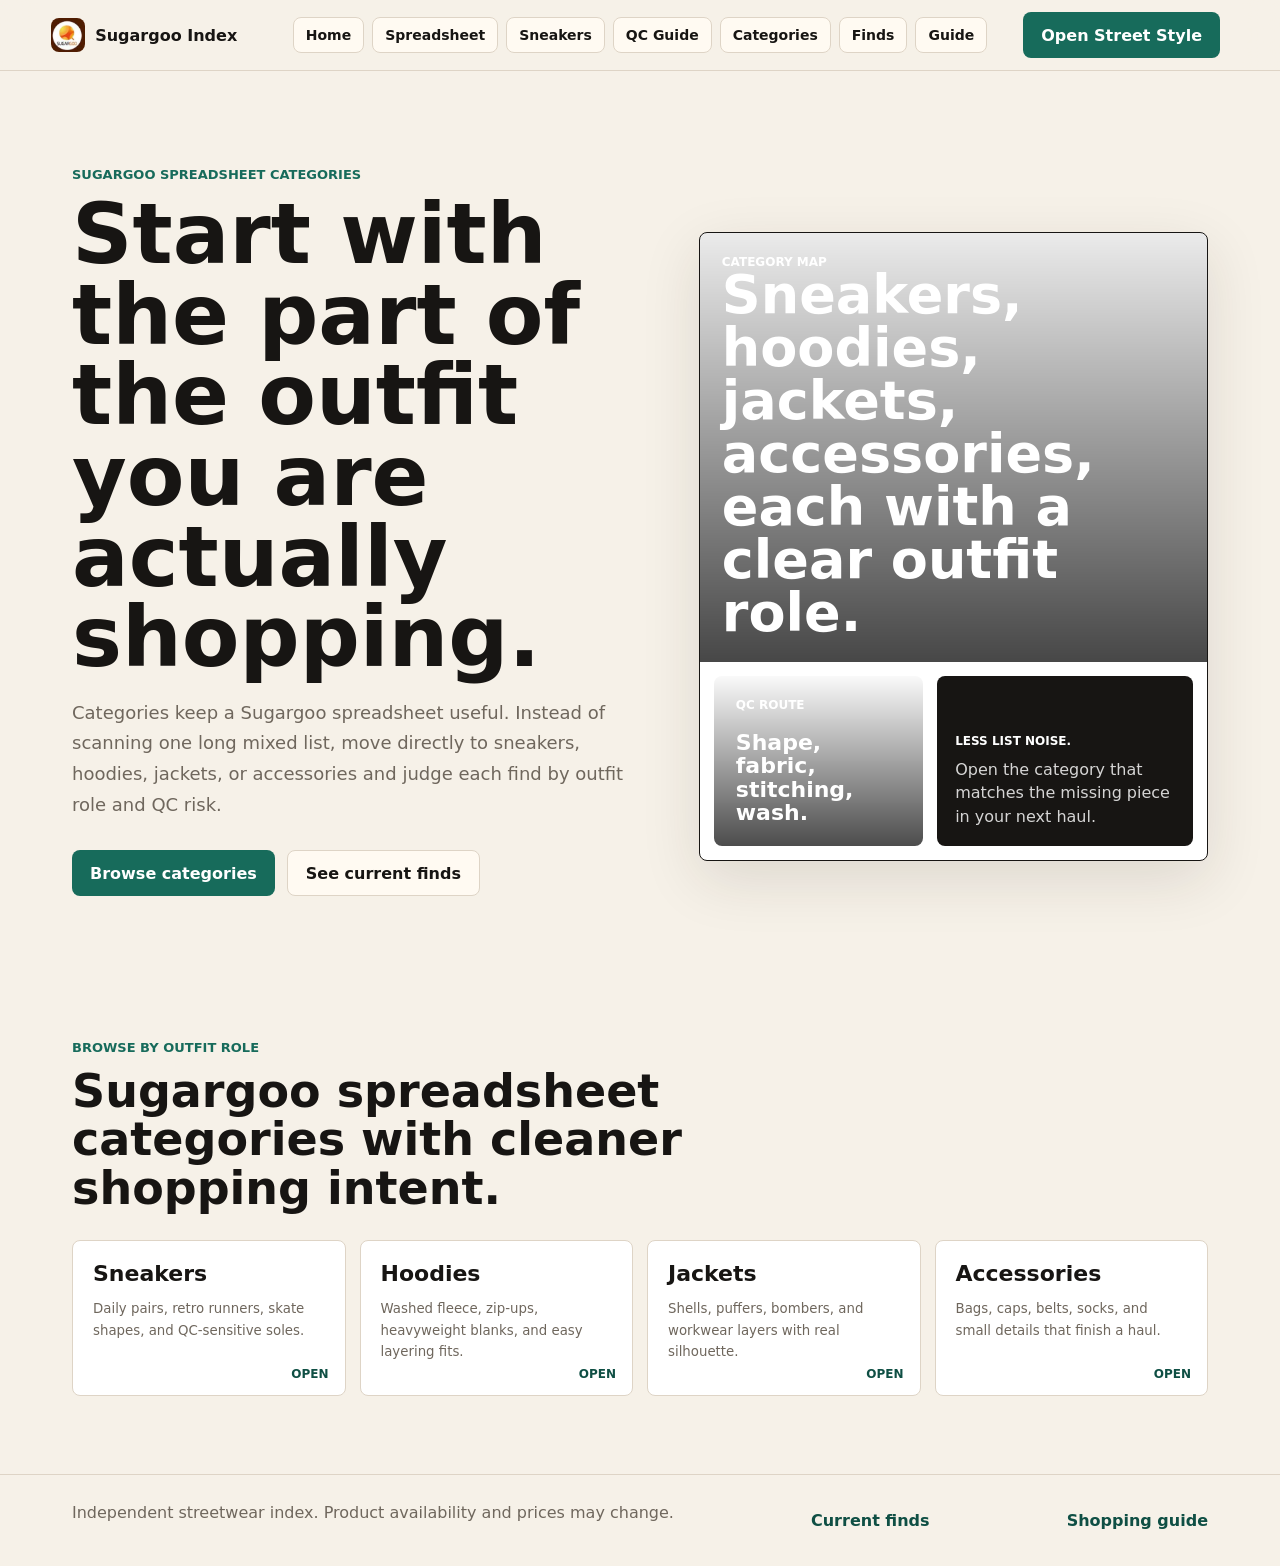
==== categories/index.html @ 3016ed12 "feat: add standalone route pages" ====
<!doctype html>
<html lang="en">
  <head>
    <meta charset="utf-8" />
    <meta name="viewport" content="width=device-width, initial-scale=1" />
    <title>Sugargoo Spreadsheet Categories | Sneakers, Hoodies, Jackets & Accessories</title>
    <meta
      name="description"
      content="Browse Sugargoo spreadsheet categories for streetwear finds: sneakers, hoodies, jackets, accessories, QC notes, and outfit-ready shopping routes."
    />
    <meta name="robots" content="index, follow" />
    <meta name="theme-color" content="#f6f1e8" />
    <link rel="canonical" href="https://sugargooindex.com/categories/" />
    <meta property="og:title" content="Sugargoo Spreadsheet Categories | Streetwear Finds" />
    <meta
      property="og:description"
      content="Category shortcuts for Sugargoo spreadsheet shoppers comparing sneakers, hoodies, jackets, accessories, and QC-sensitive streetwear finds."
    />
    <meta property="og:type" content="website" />
    <meta property="og:url" content="https://sugargooindex.com/categories/" />
    <meta property="og:image" content="https://sugargooindex.com/assets/sugargoo.png" />
    <meta property="og:image:alt" content="Sugargoo spreadsheet categories for streetwear finds" />
    <link rel="icon" type="image/png" href="/assets/sugargoo.png" />
    <link rel="apple-touch-icon" href="/assets/sugargoo.png" />
    <link rel="stylesheet" href="/styles.css" />
  </head>
  <body>
    <header class="site-header" id="top">
      <a class="brand" href="/" aria-label="Sugargoo Index home">
        <img
          class="brand-logo"
          src="/assets/sugargoo.png"
          alt="Sugargoo spreadsheet streetwear finds logo"
          width="34"
          height="34"
        />
        <span>Sugargoo Index</span>
      </a>
      <nav class="nav" aria-label="Main navigation">
        <a href="/">Home</a>
        <a href="/sugargoo-spreadsheet/">Spreadsheet</a>
        <a href="/sneakers/">Sneakers</a>
        <a href="/qc-guide/">QC Guide</a>
        <a href="/categories/" aria-current="page">Categories</a>
        <a href="/finds/">Finds</a>
        <a href="/guide/">Guide</a>
      </nav>
      <div class="header-actions">
        <a class="button primary promo-link" href="https://streetstyle.maisonlooks.com/" target="_blank" rel="noopener sponsored">
          Open Street Style
        </a>
      </div>
    </header>

    <main>
      <section class="hero">
        <div class="hero-copy">
          <p class="eyebrow">Sugargoo spreadsheet categories</p>
          <h1>Start with the part of the outfit you are actually shopping.</h1>
          <p class="hero-text">
            Categories keep a Sugargoo spreadsheet useful. Instead of scanning one long mixed list, move directly to
            sneakers, hoodies, jackets, or accessories and judge each find by outfit role and QC risk.
          </p>
          <div class="hero-actions">
            <a class="button primary" href="#category-list">Browse categories</a>
            <a class="button secondary" href="/finds/">See current finds</a>
          </div>
        </div>
        <div class="hero-visual" role="img" aria-label="Sugargoo spreadsheet category preview">
          <div class="lookbook-card lookbook-main">
            <span>Category map</span>
            <strong>Sneakers, hoodies, jackets, accessories, each with a clear outfit role.</strong>
          </div>
          <div class="lookbook-row">
            <div class="lookbook-card lookbook-small">
              <span>QC route</span>
              <strong>Shape, fabric, stitching, wash.</strong>
            </div>
            <div class="lookbook-note">
              <small>Less list noise.</small>
              <p>Open the category that matches the missing piece in your next haul.</p>
            </div>
          </div>
        </div>
      </section>

      <section class="section" id="category-list">
        <div class="section-heading">
          <p class="eyebrow">Browse by outfit role</p>
          <h2>Sugargoo spreadsheet categories with cleaner shopping intent.</h2>
        </div>
        <div class="category-grid">
          <a class="category-card promo-link" href="https://streetstyle.maisonlooks.com/en?categorySlug=sneakers" target="_blank" rel="noopener sponsored">
            <span>Sneakers</span>
            <small>Daily pairs, retro runners, skate shapes, and QC-sensitive soles.</small>
          </a>
          <a class="category-card promo-link" href="https://streetstyle.maisonlooks.com/en?categorySlug=hoodies" target="_blank" rel="noopener sponsored">
            <span>Hoodies</span>
            <small>Washed fleece, zip-ups, heavyweight blanks, and easy layering fits.</small>
          </a>
          <a class="category-card promo-link" href="https://streetstyle.maisonlooks.com/en?categorySlug=jackets" target="_blank" rel="noopener sponsored">
            <span>Jackets</span>
            <small>Shells, puffers, bombers, and workwear layers with real silhouette.</small>
          </a>
          <a class="category-card promo-link" href="https://streetstyle.maisonlooks.com/en?categorySlug=accessories" target="_blank" rel="noopener sponsored">
            <span>Accessories</span>
            <small>Bags, caps, belts, socks, and small details that finish a haul.</small>
          </a>
        </div>
      </section>
    </main>

    <footer class="site-footer">
      <p>Independent streetwear index. Product availability and prices may change.</p>
      <a href="/finds/">Current finds</a>
      <a href="/guide/">Shopping guide</a>
    </footer>
  </body>
</html>
---- styles.css ----
:root {
  color-scheme: light;
  --bg: #f6f1e8;
  --surface: #fffaf2;
  --surface-strong: #ffffff;
  --text: #171513;
  --muted: #6f675d;
  --line: #ded4c6;
  --accent: #176b5b;
  --accent-strong: #0f4f44;
  --warm: #d96c3a;
  --ink: #2d3440;
  --shadow: 0 18px 60px rgba(39, 31, 22, 0.12);
  font-family:
    Inter, ui-sans-serif, system-ui, -apple-system, BlinkMacSystemFont, "Segoe UI", sans-serif;
}

:root[data-theme="dark"] {
  color-scheme: dark;
  --bg: #151719;
  --surface: #202327;
  --surface-strong: #282c31;
  --text: #f4efe7;
  --muted: #b6ada3;
  --line: #3b4148;
  --accent: #69c5aa;
  --accent-strong: #9be3cd;
  --warm: #f09a66;
  --ink: #d7dde4;
  --shadow: 0 18px 60px rgba(0, 0, 0, 0.32);
}

* {
  box-sizing: border-box;
}

html {
  scroll-behavior: smooth;
}

body {
  margin: 0;
  background: var(--bg);
  color: var(--text);
}

a {
  color: inherit;
  text-decoration: none;
}

.site-header {
  position: sticky;
  top: 0;
  z-index: 20;
  display: grid;
  grid-template-columns: minmax(190px, 1fr) auto minmax(190px, 1fr);
  gap: 18px;
  align-items: center;
  min-height: 68px;
  padding: 12px clamp(18px, 4vw, 56px);
  background: color-mix(in srgb, var(--bg) 88%, transparent);
  border-bottom: 1px solid var(--line);
  backdrop-filter: blur(16px);
}

.brand,
.nav,
.header-actions,
.hero-actions,
.metrics,
.visual-toolbar,
.site-footer {
  display: flex;
  align-items: center;
}

.brand {
  gap: 10px;
  font-weight: 800;
}

.brand-logo {
  width: 34px;
  height: 34px;
  object-fit: cover;
  border-radius: 8px;
}

.nav {
  justify-content: center;
  gap: 8px;
}

.nav a,
.select,
.icon-button {
  border: 1px solid var(--line);
  background: var(--surface);
  color: var(--text);
  border-radius: 8px;
}

.nav a {
  padding: 9px 12px;
  font-size: 14px;
  font-weight: 650;
}

.header-actions {
  justify-self: start;
  margin-left: 18px;
  gap: 8px;
}

.select,
.icon-button {
  height: 38px;
}

.select {
  padding: 0 9px;
}

.icon-button {
  min-width: 48px;
  cursor: pointer;
  font-size: 12px;
  font-weight: 800;
}

.hero {
  display: grid;
  grid-template-columns: minmax(0, 1.05fr) minmax(320px, 0.95fr);
  gap: clamp(28px, 5vw, 72px);
  align-items: center;
  min-height: calc(100vh - 68px);
  padding: clamp(52px, 8vw, 96px) clamp(18px, 6vw, 72px) 36px;
}

.eyebrow {
  margin: 0 0 12px;
  color: var(--accent);
  font-size: 13px;
  font-weight: 800;
  letter-spacing: 0;
  text-transform: uppercase;
}

h1,
h2,
p {
  margin-top: 0;
}

h1 {
  max-width: 840px;
  margin-bottom: 20px;
  font-size: clamp(44px, 7vw, 84px);
  line-height: 0.96;
  letter-spacing: 0;
}

h2 {
  margin-bottom: 16px;
  font-size: clamp(28px, 4vw, 46px);
  line-height: 1.05;
  letter-spacing: 0;
}

.hero-text,
.split p {
  max-width: 720px;
  color: var(--muted);
  font-size: 18px;
  line-height: 1.7;
}

.hero-actions {
  flex-wrap: wrap;
  gap: 12px;
  margin: 30px 0;
}

.button {
  display: inline-flex;
  align-items: center;
  justify-content: center;
  min-height: 46px;
  padding: 0 18px;
  border-radius: 8px;
  font-weight: 800;
}

.button.primary {
  color: #fff;
  background: var(--accent);
}

.button.primary:hover {
  background: var(--accent-strong);
}

.button.secondary {
  border: 1px solid var(--line);
  background: var(--surface);
}

.metrics {
  flex-wrap: wrap;
  gap: clamp(26px, 5vw, 58px);
  margin: 0;
}

.metrics div {
  min-width: 120px;
  padding: 0;
  text-align: center;
  background: transparent;
  border: 0;
  border-radius: 0;
}

.metrics dt {
  color: #0b9854;
  font-size: clamp(36px, 5vw, 50px);
  line-height: 0.95;
  font-weight: 900;
}

.metrics dd {
  margin: 7px 0 0;
  color: var(--muted);
  font-size: 19px;
  line-height: 1.15;
  font-weight: 850;
}

.hero-visual {
  display: grid;
  grid-template-rows: 1fr auto;
  gap: 14px;
  min-height: 520px;
  padding: 0;
  overflow: hidden;
  background: var(--surface-strong);
  border: 1px solid var(--text);
  border-radius: 8px;
  box-shadow: var(--shadow);
}

.lookbook-card {
  display: flex;
  flex-direction: column;
  justify-content: space-between;
  min-height: 100%;
  padding: 22px;
  color: #fff;
  background:
    linear-gradient(180deg, rgba(0, 0, 0, 0.08), rgba(0, 0, 0, 0.72)),
    url("https://images.unsplash.com/photo-1529139574466-a303027c1d8b?auto=format&fit=crop&w=1100&q=80") center /
      cover;
}

.lookbook-card span,
.lookbook-note small {
  font-size: 12px;
  font-weight: 900;
  text-transform: uppercase;
}

.lookbook-card strong {
  max-width: 520px;
  font-size: clamp(28px, 5vw, 54px);
  line-height: 0.98;
}

.lookbook-row {
  display: grid;
  grid-template-columns: 0.9fr 1.1fr;
  gap: 14px;
  padding: 0 14px 14px;
}

.lookbook-small {
  min-height: 170px;
  background:
    linear-gradient(180deg, rgba(0, 0, 0, 0.02), rgba(0, 0, 0, 0.7)),
    url("https://images.unsplash.com/photo-1552346154-21d32810aba3?auto=format&fit=crop&w=700&q=80") center / cover;
  border-radius: 8px;
}

.lookbook-small strong {
  font-size: 22px;
  line-height: 1.05;
}

.lookbook-note {
  display: flex;
  flex-direction: column;
  justify-content: flex-end;
  padding: 18px;
  color: #fff;
  background: var(--text);
  border-radius: 8px;
}

.lookbook-note p {
  margin: 10px 0 0;
  color: rgba(255, 255, 255, 0.82);
  line-height: 1.45;
}

.marquee-band {
  display: flex;
  gap: 10px;
  align-items: center;
  overflow: hidden;
  padding: 14px clamp(18px, 6vw, 72px);
  color: var(--text);
  background: var(--warm);
  border-block: 1px solid var(--text);
}

.marquee-band span {
  flex: 0 0 auto;
  padding: 8px 12px;
  background: rgba(255, 255, 255, 0.2);
  border: 1px solid rgba(0, 0, 0, 0.18);
  border-radius: 999px;
  font-size: 13px;
  font-weight: 900;
  text-transform: uppercase;
}

.section {
  padding: 78px clamp(18px, 6vw, 72px);
}

.tinted {
  background: var(--surface);
  border-block: 1px solid var(--line);
}

.section-heading {
  max-width: 780px;
  margin-bottom: 28px;
}

.category-grid,
.product-grid {
  display: grid;
  grid-template-columns: repeat(4, minmax(0, 1fr));
  gap: 14px;
}

.product-grid {
  grid-template-columns: 1.15fr 0.85fr 0.85fr 1.15fr;
}

.category-card,
.product-card,
details,
.steps li {
  background: var(--surface-strong);
  border: 1px solid var(--line);
  border-radius: 8px;
}

.category-card {
  position: relative;
  min-height: 156px;
  padding: 20px;
  overflow: hidden;
  transition:
    transform 160ms ease,
    border-color 160ms ease;
}

.category-card::after {
  content: "Open";
  position: absolute;
  right: 16px;
  bottom: 14px;
  color: var(--accent-strong);
  font-size: 12px;
  font-weight: 900;
  text-transform: uppercase;
}

.category-card:hover {
  border-color: var(--text);
  transform: translateY(-3px);
}

.category-card span {
  display: block;
  margin-bottom: 12px;
  font-size: 22px;
  font-weight: 900;
}

.category-card small,
.product-card p,
details p {
  color: var(--muted);
  line-height: 1.55;
}

.product-card {
  display: grid;
  gap: 14px;
  padding: 16px;
}

.product-card:nth-child(1),
.product-card:nth-child(4) {
  grid-row: span 2;
}

.product-media {
  position: relative;
  display: grid;
  place-items: end start;
  aspect-ratio: 4 / 3;
  padding: 14px;
  overflow: hidden;
  color: #fff;
  background: var(--ink);
  border-radius: 8px;
}

.product-media::after {
  content: "";
  position: absolute;
  inset: 0;
  background: linear-gradient(180deg, rgba(0, 0, 0, 0.04), rgba(0, 0, 0, 0.58));
  z-index: 1;
}

.product-media img {
  position: absolute;
  inset: 0;
  width: 100%;
  height: 100%;
  object-fit: cover;
}

.product-media span {
  position: relative;
  z-index: 2;
  font-weight: 900;
}

.product-card h3 {
  margin: 0;
  font-size: 20px;
}

.tags {
  display: flex;
  flex-wrap: wrap;
  gap: 6px;
}

.tags span {
  padding: 5px 8px;
  color: var(--accent-strong);
  background: color-mix(in srgb, var(--accent) 14%, transparent);
  border-radius: 999px;
  font-size: 12px;
  font-weight: 800;
}

.split {
  display: grid;
  grid-template-columns: minmax(0, 0.9fr) minmax(320px, 0.7fr);
  gap: 36px;
  align-items: start;
}

.notes {
  padding-top: 0;
}

.notes-grid {
  display: grid;
  grid-template-columns: 1.2fr 0.9fr 0.9fr;
  gap: 14px;
}

.notes-grid article {
  min-height: 280px;
  padding: 22px;
  background: var(--surface-strong);
  border: 1px solid var(--line);
  border-radius: 8px;
}

.notes-grid .note-feature {
  color: #fff;
  background:
    linear-gradient(180deg, rgba(0, 0, 0, 0.12), rgba(0, 0, 0, 0.78)),
    url("https://images.unsplash.com/photo-1542291026-7eec264c27ff?auto=format&fit=crop&w=900&q=80") center / cover;
  border-color: var(--text);
}

.notes-grid span {
  color: var(--accent);
  font-size: 12px;
  font-weight: 900;
  text-transform: uppercase;
}

.note-feature span {
  color: #fff;
}

.notes-grid h3 {
  margin: 42px 0 14px;
  font-size: clamp(22px, 3vw, 34px);
  line-height: 1.05;
}

.notes-grid p {
  margin: 0;
  color: var(--muted);
  line-height: 1.65;
}

.note-feature p {
  color: rgba(255, 255, 255, 0.84);
}

.steps {
  display: grid;
  gap: 12px;
  margin: 0;
  padding: 0;
  list-style-position: inside;
}

.steps li {
  padding: 18px;
  color: var(--muted);
  font-weight: 700;
}

details {
  max-width: 900px;
  margin-bottom: 12px;
  padding: 18px 20px;
}

summary {
  cursor: pointer;
  font-weight: 900;
}

details p {
  margin: 12px 0 0;
}

.site-footer {
  justify-content: space-between;
  flex-wrap: wrap;
  gap: 18px;
  padding: 28px clamp(18px, 6vw, 72px);
  color: var(--muted);
  border-top: 1px solid var(--line);
}

.site-footer a {
  color: var(--accent-strong);
  font-weight: 900;
}

@media (max-width: 920px) {
  .site-header {
    grid-template-columns: 1fr auto;
  }

  .header-actions {
    justify-self: end;
    margin-left: 0;
  }

  .nav {
    grid-column: 1 / -1;
    justify-content: flex-start;
    overflow-x: auto;
  }

  .hero,
  .split,
  .notes-grid {
    grid-template-columns: 1fr;
  }

  .hero {
    min-height: auto;
  }

  .hero-visual {
    min-height: 420px;
  }

  .category-grid,
  .product-grid {
    grid-template-columns: repeat(2, minmax(0, 1fr));
  }

  .product-card:nth-child(1),
  .product-card:nth-child(4) {
    grid-row: auto;
  }
}

@media (max-width: 560px) {
  .site-header {
    padding-inline: 14px;
  }

  .brand span:last-child {
    display: none;
  }

  .hero,
  .section {
    padding-inline: 14px;
  }

  h1 {
    font-size: 42px;
  }

  .category-grid,
  .product-grid,
  .lookbook-row {
    grid-template-columns: 1fr;
  }

  .hero-visual {
    min-height: auto;
  }

  .site-footer {
    align-items: flex-start;
    flex-direction: column;
  }
}
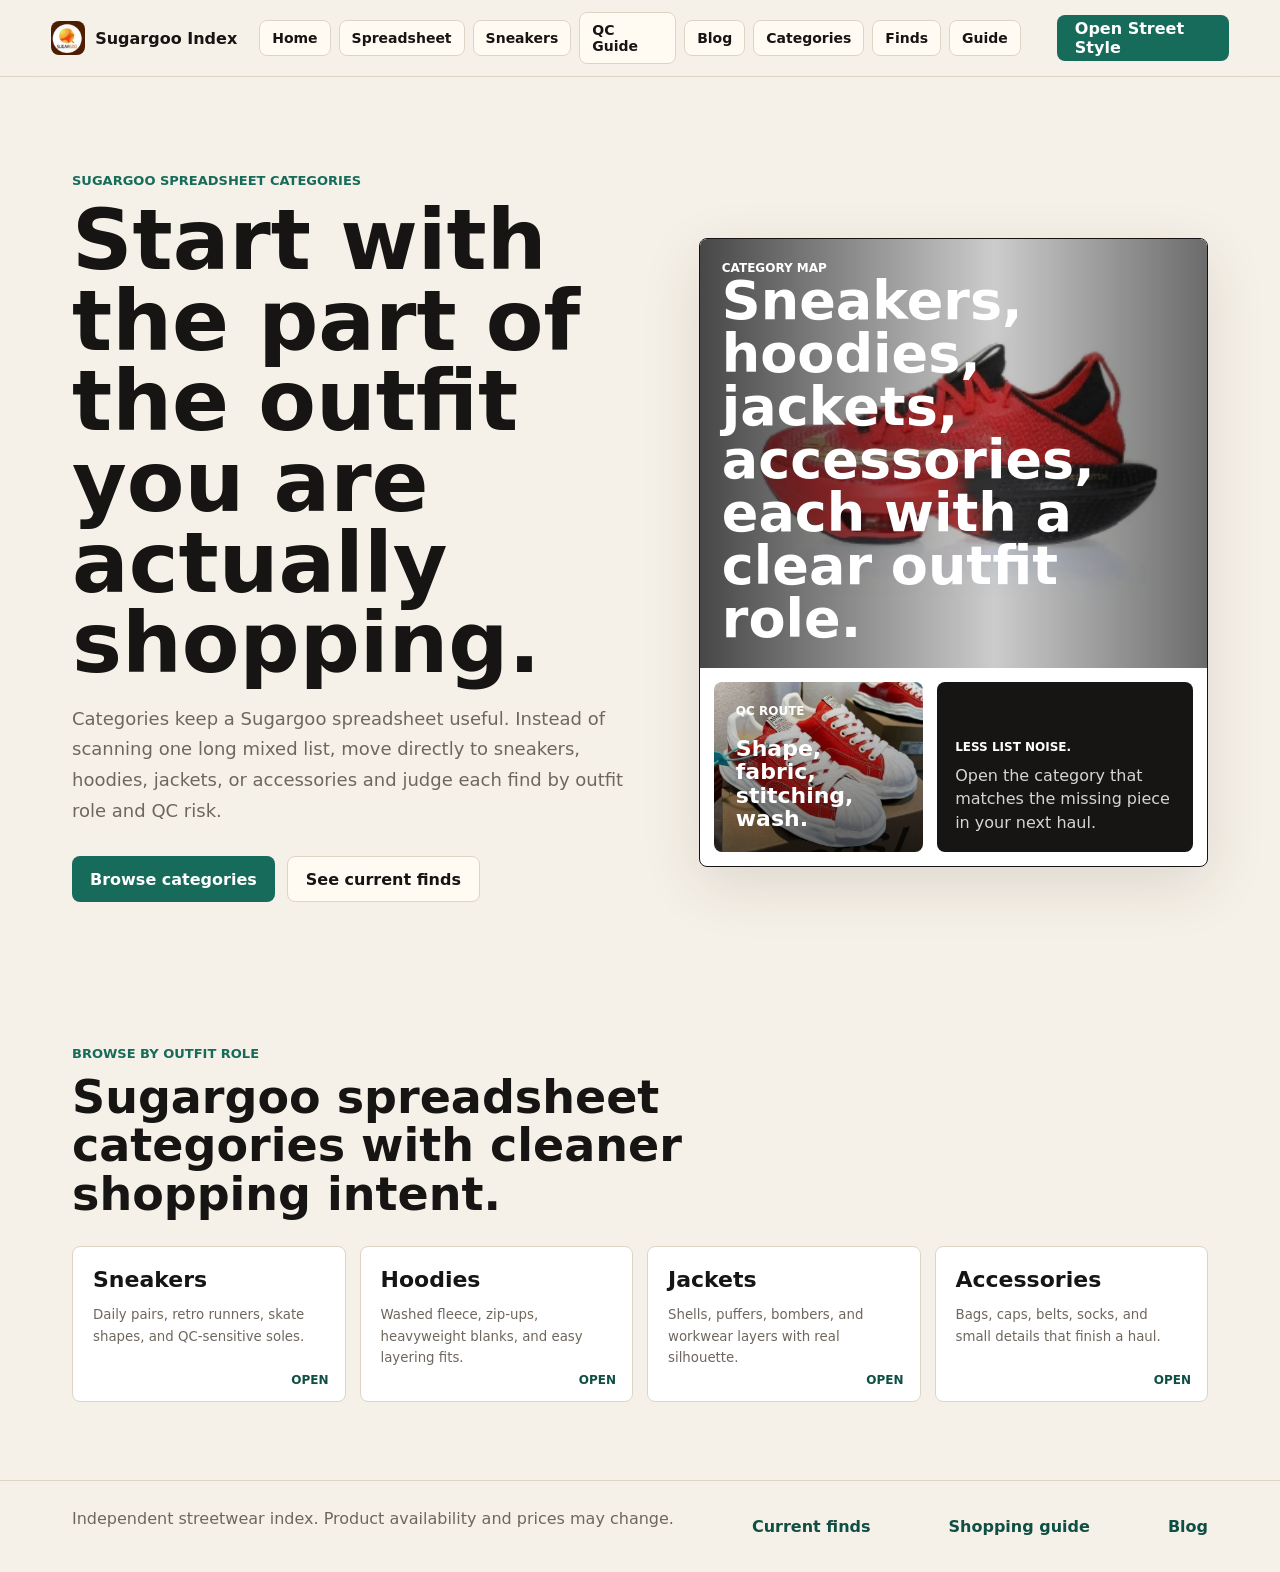
==== commit fcc4eaf7: "add blog route and improve sugargoo spreadsheet seo" ====
--- a/categories/index.html
+++ b/categories/index.html
@@ -41,6 +41,7 @@
         <a href="/sugargoo-spreadsheet/">Spreadsheet</a>
         <a href="/sneakers/">Sneakers</a>
         <a href="/qc-guide/">QC Guide</a>
+        <a href="/blog/">Blog</a>
         <a href="/categories/" aria-current="page">Categories</a>
         <a href="/finds/">Finds</a>
         <a href="/guide/">Guide</a>
@@ -114,6 +115,7 @@
       <p>Independent streetwear index. Product availability and prices may change.</p>
       <a href="/finds/">Current finds</a>
       <a href="/guide/">Shopping guide</a>
+      <a href="/blog/">Blog</a>
     </footer>
   </body>
 </html>
--- a/styles.css
+++ b/styles.css
@@ -257,9 +257,15 @@
   padding: 22px;
   color: #fff;
   background:
-    linear-gradient(180deg, rgba(0, 0, 0, 0.08), rgba(0, 0, 0, 0.72)),
-    url("https://images.unsplash.com/photo-1529139574466-a303027c1d8b?auto=format&fit=crop&w=1100&q=80") center /
-      cover;
+    linear-gradient(90deg, rgba(0, 0, 0, 0.72), rgba(0, 0, 0, 0.2) 58%, rgba(0, 0, 0, 0.58)),
+    url("/assets/lookbook-red-sneaker.png") center / cover no-repeat;
+}
+
+.home-sneaker-preview {
+  color: #fff;
+  background:
+    linear-gradient(90deg, rgba(0, 0, 0, 0.72), rgba(0, 0, 0, 0.2) 58%, rgba(0, 0, 0, 0.58)),
+    url("/assets/lookbook-red-sneaker.png") center / cover no-repeat;
 }
 
 .lookbook-card span,
@@ -285,9 +291,15 @@
 .lookbook-small {
   min-height: 170px;
   background:
-    linear-gradient(180deg, rgba(0, 0, 0, 0.02), rgba(0, 0, 0, 0.7)),
-    url("https://images.unsplash.com/photo-1552346154-21d32810aba3?auto=format&fit=crop&w=700&q=80") center / cover;
-  border-radius: 8px;
+    linear-gradient(180deg, rgba(0, 0, 0, 0.04), rgba(0, 0, 0, 0.64)),
+    url("/assets/lookbook-red-canvas-sneakers.png") center / cover no-repeat;
+  border-radius: 8px;
+}
+
+.home-qc-preview {
+  background:
+    linear-gradient(180deg, rgba(0, 0, 0, 0.04), rgba(0, 0, 0, 0.64)),
+    url("/assets/lookbook-red-canvas-sneakers.png") center / cover no-repeat;
 }
 
 .lookbook-small strong {
@@ -348,7 +360,8 @@
 }
 
 .category-grid,
-.product-grid {
+.product-grid,
+.blog-grid {
   display: grid;
   grid-template-columns: repeat(4, minmax(0, 1fr));
   gap: 14px;
@@ -358,8 +371,13 @@
   grid-template-columns: 1.15fr 0.85fr 0.85fr 1.15fr;
 }
 
+.blog-grid {
+  grid-template-columns: repeat(3, minmax(0, 1fr));
+}
+
 .category-card,
 .product-card,
+.blog-card,
 details,
 .steps li {
   background: var(--surface-strong);
@@ -413,6 +431,49 @@
   padding: 16px;
 }
 
+.blog-card {
+  display: flex;
+  flex-direction: column;
+  min-height: 300px;
+  padding: 22px;
+}
+
+.blog-card span {
+  color: var(--accent);
+  font-size: 12px;
+  font-weight: 900;
+  text-transform: uppercase;
+}
+
+.blog-card h3 {
+  margin: 28px 0 12px;
+  font-size: clamp(22px, 3vw, 32px);
+  line-height: 1.08;
+}
+
+.blog-card p {
+  color: var(--muted);
+  line-height: 1.65;
+}
+
+.blog-card a {
+  margin-top: auto;
+  color: var(--accent-strong);
+  font-weight: 900;
+}
+
+.blog-hero-preview {
+  background:
+    linear-gradient(90deg, rgba(0, 0, 0, 0.72), rgba(0, 0, 0, 0.24) 58%, rgba(0, 0, 0, 0.6)),
+    url("/assets/find-jacket-white-black.png") center / cover no-repeat;
+}
+
+.blog-qc-preview {
+  background:
+    linear-gradient(180deg, rgba(0, 0, 0, 0.06), rgba(0, 0, 0, 0.66)),
+    url("/assets/find-hoodie-cream.png") center / cover no-repeat;
+}
+
 .product-card:nth-child(1),
 .product-card:nth-child(4) {
   grid-row: span 2;
@@ -500,8 +561,8 @@
 .notes-grid .note-feature {
   color: #fff;
   background:
-    linear-gradient(180deg, rgba(0, 0, 0, 0.12), rgba(0, 0, 0, 0.78)),
-    url("https://images.unsplash.com/photo-1542291026-7eec264c27ff?auto=format&fit=crop&w=900&q=80") center / cover;
+    linear-gradient(90deg, rgba(0, 0, 0, 0.76), rgba(0, 0, 0, 0.38) 58%, rgba(0, 0, 0, 0.12)),
+    url("/assets/note-sneaker-white-purple.png") center / cover;
   border-color: var(--text);
 }
 
@@ -606,7 +667,8 @@
   }
 
   .category-grid,
-  .product-grid {
+  .product-grid,
+  .blog-grid {
     grid-template-columns: repeat(2, minmax(0, 1fr));
   }
 
@@ -636,6 +698,7 @@
 
   .category-grid,
   .product-grid,
+  .blog-grid,
   .lookbook-row {
     grid-template-columns: 1fr;
   }
